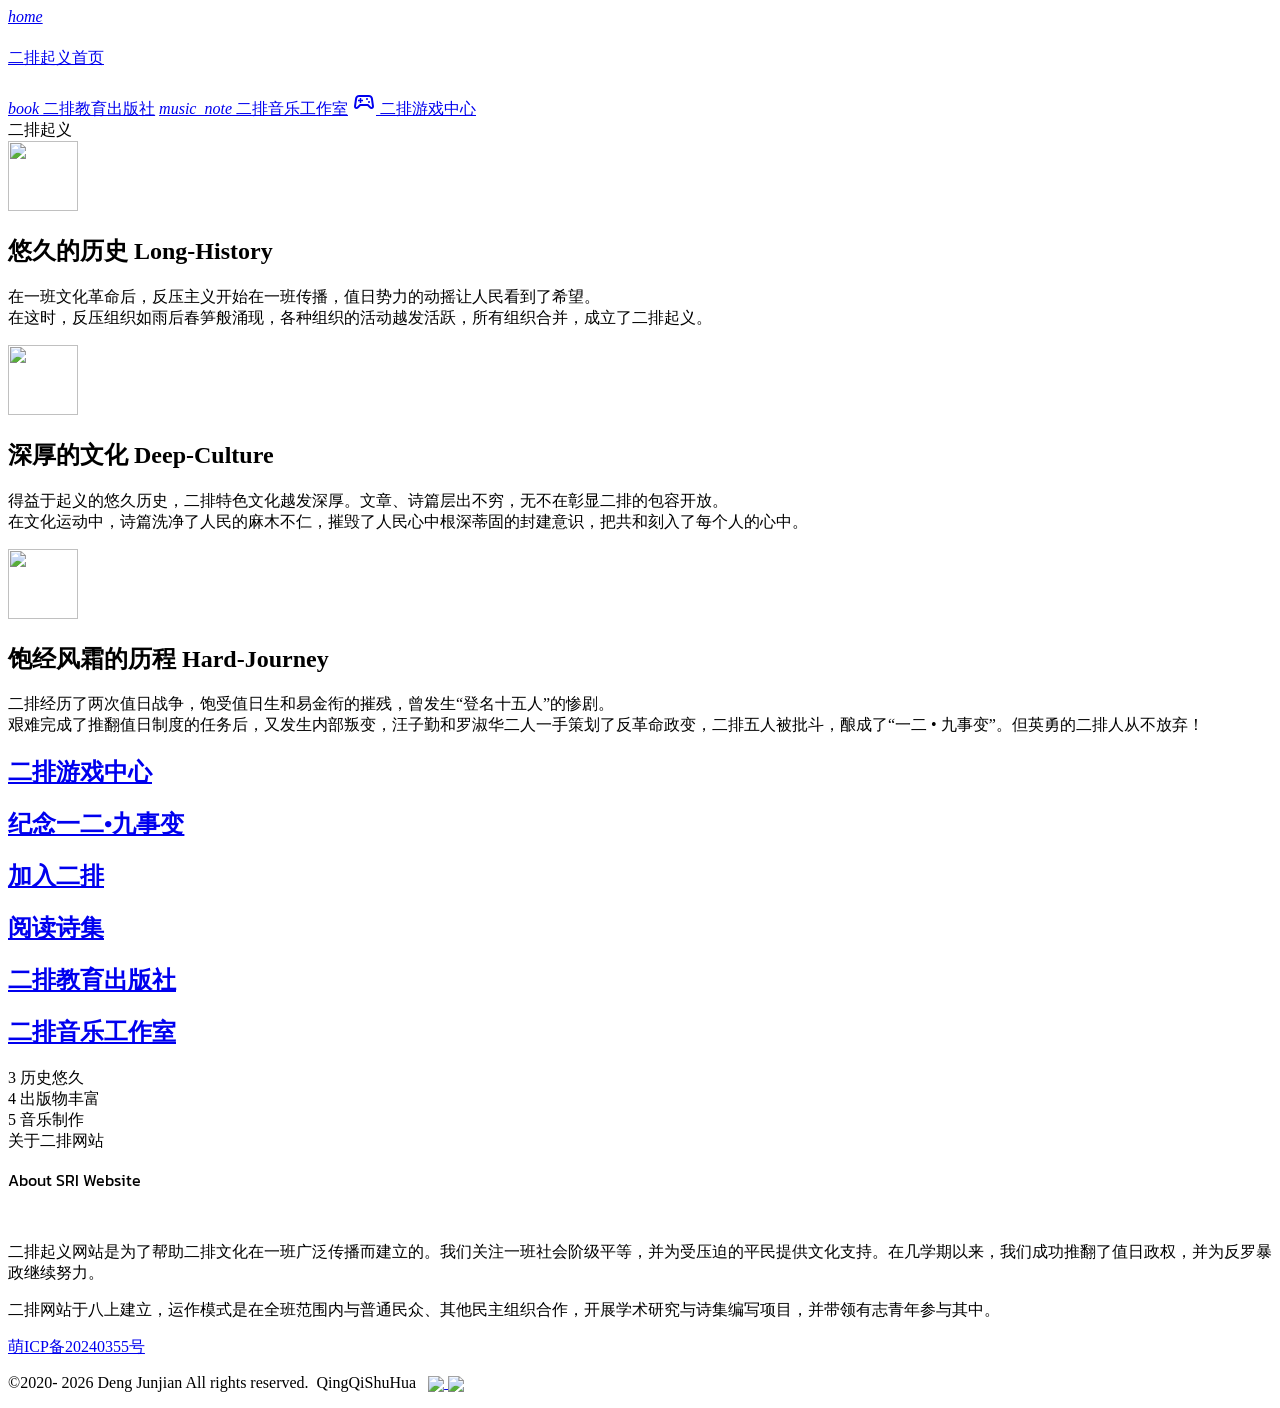
==== index.html @ 918ac58c "更换google font CDN" ====
<!DOCTYPE html>
<html lang="zh-Hans-CN">

<head>
  <meta charset="utf-8">
  <meta name="viewport" content="width=device-width, initial-scale=1, shrink-to-fit=no">
  <meta name="msvalidate.01" content="A33DD006A856FA6C50237167A6582E90" />
  <link rel="shortcut icon" href="/sri.png" />
  <title>二排官方网站</title>
  <link rel="stylesheet" href="/css/style.css">
  <link rel="stylesheet" href="https://lf3-cdn-tos.bytecdntp.com/cdn/expire-1-M/aos/3.0.0-beta.6/aos.css" />
  <link rel="stylesheet" href="https://cdn.bootcdn.net/ajax/libs/mdui/1.0.2/css/mdui.min.css" />
  <script src="https://cdn.staticfile.net/jquery/3.7.1/jquery.min.js"></script>
  <!-- Google字体 -->
  <link rel="preconnect" href="https://fonts.googleapis.com/">
  <link rel="preconnect" href="https://fonts.gstatic.com" crossorigin>
  <link rel="stylesheet"
    href="https://fonts.font.im/css2?family=Material+Symbols+Outlined:opsz,wght,FILL,GRAD@48,600,1,0" />
  <link rel="stylesheet" href="https://fonts.font.im/css2?family=Noto+Sans+SC:wght@700&display=swap">
  <link href="https://fonts.font.im/css2?family=Kanit&family=Oswald&family=Teko:wght@300&display=swap"
    rel="stylesheet">
  <!-- 灰度滤镜 -->
  <link rel="stylesheet" href="/grayscale.css">
</head>

<body class="mdui-theme-primary-teal">
  <div class="mdui-appbar" data-aos="fade-down" data-aos-duration="1200">
    <div class="mdui-toolbar mdui-color-theme">
      <a href="/" class="mdui-btn mdui-btn-icon">
        <i class="mdui-icon material-icons">home</i>
      </a>
      <a href="/" class="mdui-typo-headline">
        <p class="mdui-typo-headline" style="line-height: 64px; margin: 0;">二排起义首页
        </p>
      </a>
      <div class="mdui-toolbar-spacer"></div>
    </div>
    <div class="mdui-tab mdui-color-theme">
      <a target="_blank" href="./book" class="mdui-typo-headline mdui-ripple mdui-ripple-white"><i
          class="mdui-icon material-icons">book</i> 二排教育出版社</a>
      <a target="_blank" href="./book/music" class="mdui-typo-headline mdui-ripple mdui-ripple-white"><i
          class="mdui-icon material-icons">music_note</i> 二排音乐工作室</a>
      <a target="_blank" href="./game" class="mdui-typo-headline mdui-ripple mdui-ripple-white"><i
          class="mdui-icon material-symbols-outlined">sports_esports</i> 二排游戏中心</a>
    </div>
  </div>

  <div class="templateux-cover" style="background-image: url('https://bing.img.run/1920x1080.php');overflow: hidden;
    /* 背景图片不重复 */
    background-repeat: no-repeat;
    /* 背景图片位置：居中 */
    background-position: center;
    /* 背景图片固定 */
    background-attachment: fixed;
    background-size: cover;
    /* 禁止用户误选中 */
    user-select: none;
">
    <div class="title" style="font-family: Alimama_DongFangDaKai;">
      二排起义
    </div>

    <!-- <div class="container">
        <div class="row align-items-lg-center">
          <div class="col-lg-6 text-center order-lg-2">
          </div> -->

    <!-- <div class="col-lg-6 order-lg-1">
            <div data-aos="fade-up" data-aos-duration="1200" text="文津集团好！2500平方米没得跑！" class="text-gradient">
              文津集团好！2500平方米没得跑！</div>
            <p class="lead mb-5" data-aos="fade-up" data-aos-delay="100">
              <p data-aos="fade-up" data-aos-delay="200"><a href="./#start" class="btn btn-primary py-3 px-4">了解更多</a>
            </p>
          </div> -->
    <a name="start"></a>
  </div>
  </div>
  </div> <!-- .templateux-cover -->
  <div class="templateux-section" data-aos="fade-up" data-aos-duration="1300">
    <div class="container">
      <div class="row">
        <div class="col-md-12 templateux-overlap">
          <div class="row">
            <div class="col-md-4" data-aos="fade-up" data-aos-delay="600">
              <div class="media block-icon-1 d-block text-left">
                <img src="./images/icon/history.png" width="70" height="70" />
                <div class="media-body">
                  <h2 class="h5 mb-4 sub-title">悠久的历史 Long-History</h2>
                  <p>在一班文化革命后，反压主义开始在一班传播，值日势力的动摇让人民看到了希望。<br>在这时，反压组织如雨后春笋般涌现，各种组织的活动越发活跃，所有组织合并，成立了二排起义。</p>
                </div>
              </div> <!-- .block-icon-1 -->
            </div>
            <div class="col-md-4" data-aos="fade-up" data-aos-delay="700">
              <div class="media block-icon-1 d-block text-left">
                <img src="./images/icon/wenhua.png" width="70" height="70" />
                <div class="media-body">
                  <h2 class="h5 mb-4 sub-title">深厚的文化 Deep-Culture</h2>
                  <p>
                    得益于起义的悠久历史，二排特色文化越发深厚。文章、诗篇层出不穷，无不在彰显二排的包容开放。<br>在文化运动中，诗篇洗净了人民的麻木不仁，摧毁了人民心中根深蒂固的封建意识，把共和刻入了每个人的心中。
                  </p>
                </div>
              </div> <!-- .block-icon-1 -->
            </div>
            <div class="col-md-4" data-aos="fade-up" data-aos-delay="800">
              <div class="media block-icon-1 d-block text-left">
                <img src="./images/icon/qizhi.png" width="70" height="70" />
                <div class="media-body">
                  <h2 class="h5 mb-4 sub-title">饱经风霜的历程 Hard-Journey</h2>
                  <p>
                    二排经历了两次值日战争，饱受值日生和易金衔的摧残，曾发生“登名十五人”的惨剧。<br>艰难完成了推翻值日制度的任务后，又发生内部叛变，汪子勤和罗淑华二人一手策划了反革命政变，二排五人被批斗，酿成了“一二
                    • 九事变”。但英勇的二排人从不放弃！</p>
                </div>
              </div> <!-- .block-icon-1 -->
            </div>

          </div>
        </div>
      </div>
    </div>
  </div> <!-- .templateux-section -->

  <div class="">
    <div class="d-flex flex-column flex-sm-row">
      <a href="./game" class=" block-thumbnail-1 one-third" style="background-image: url('images/game.svg'); "
        data-aos="fade" data-aos-delay="100">
        <div class="block-thumbnail-content">
          <h2>二排游戏中心</h2>
        </div>
      </a>


      <a href="/12-9/" class=" block-thumbnail-1 two-third" style="background-image: url('images/img-2.jpg'); "
        data-aos="fade" data-aos-delay="100">
        <div class="block-thumbnail-content">
          <h2>纪念一二•九事变</h2>
        </div>
      </a>


    </div>
    <div class="d-flex flex-column flex-sm-row">
      <a href="https://ks.wjx.top/vj/mTTVaGo.aspx" class=" block-thumbnail-1 two-third"
        style="background-image: url('images/img-3.jpg'); " data-aos="fade" data-aos-delay="200">
        <div class="block-thumbnail-content">
          <h2>加入二排</h2>
        </div>
      </a>


      <a href="https://kdocs.cn/l/cdXmjJvcT94I" class=" block-thumbnail-1 one-third"
        style="background-image: url('images/img-4.jpg'); " data-aos="fade" data-aos-delay="200">
        <div class="block-thumbnail-content">
          <h2>阅读诗集</h2>
        </div>
      </a>

    </div>
    <div class="d-flex flex-column flex-sm-row">
      <a href="./book" class=" block-thumbnail-1 one-third" style="background-image: url('images/book.svg'); "
        data-aos="fade" data-aos-delay="300">
        <div class="block-thumbnail-content">
          <h2>二排教育出版社</h2>
        </div>
      </a>


      <a href="./book/music" class=" block-thumbnail-1 two-third" style="background-image: url('images/img-5.jpg'); "
        data-aos="fade" data-aos-delay="300">
        <div class="block-thumbnail-content">
          <h2>二排音乐工作室</h2>
        </div>
      </a>

    </div>


  </div>

  </div> <!-- .templateux-section -->

  <div class="templateux-section bg-primary" id="templateux-counter-section">
    <div class="container">
      <div class="row">
        <div class="col-md">
          <div class="templateux-counter text-center">
            <span class="templateux-number" data-number="3">3</span>
            <span class="templateux-label">历史悠久</span>
          </div>
        </div>
        <div class="col-md">
          <div class="templateux-counter text-center">
            <span class="templateux-number" data-number="4">4</span>
            <span class="templateux-label">出版物丰富</span>
          </div>
        </div>
        <div class="col-md">
          <div class="templateux-counter text-center">
            <span class="templateux-number" data-number="5">5</span>
            <span class="templateux-label">音乐制作</span>
          </div>
        </div>
      </div>
    </div>

  </div>
  </div> <!-- .templateux-section -->

  <footer class="templateux-footer bg-light">
    <div class="container">

      <div class="row mb-5">
        <div class="col-md-8 pr-md-5">
          <div class="block-footer-widget">
            <div text="关于二排网站" class="text-gradient-foot">关于二排网站</div>
            <div class="text-gradient-foot-eng">
              <p style='font-family: Kanit;'>About SRI Website</p>
            </div>
            <br>
            <p style="color:black">
              二排起义网站是为了帮助二排文化在一班广泛传播而建立的。我们关注一班社会阶级平等，并为受压迫的平民提供文化支持。在几学期以来，我们成功推翻了值日政权，并为反罗暴政继续努力。</p>
            <p style="color:black">二排网站于八上建立，运作模式是在全班范围内与普通民众、其他民主组织合作，开展学术研究与诗集编写项目，并带领有志青年参与其中。</p>
          </div>
        </div>

        <!-- <div class="col-md-8 pr-md-5">
          <div class="block-footer-widget">
            <div text="小彩蛋" class="text-gradient-foot-egg-big">小彩蛋</div>
            <div text="如你所见，这里有一个蛋，点一下试试？" class="text-gradient-foot-egg">如你所见，这里有一个蛋，点一下试试？</div>
            <a href="./egg"><img src="/images/egg.png" width="80vw" style="box-shadow:0px 0px 10px 10px gold;" /></a>
          </div>
        </div> -->

      </div>
      <div class="row mb-5">
      </div> <!-- .row -->
      <div class="row pt-5 text-left">
        <div class="col-md-12 text-left">
          <a href="https://icp.gov.moe/?keyword=20240355" target="_blank">萌ICP备20240355号</a>
          <p>
            ©2020-
            <script>
              document.write(new Date().getFullYear());
            </script> Deng Junjian All rights reserved.&nbsp;
            <a style="font-family: Star-Rail-Neue;">QingQiShuHua</a> &nbsp;
            <a href="https://github.com/duck-deng/SRI-uniWebsite" target="_blank">
              <img style="display: inline-block; vertical-align: middle"
                src="https://img.shields.io/github/last-commit/duck-deng/SRI-uniWebsite?label=%E6%9C%80%E8%BF%91%E6%9B%B4%E6%96%B0&style=flat-square">
            </a>
            <a href="https://app.netlify.com/sites/sri-uniwebsite/deploys" target="_blank">
              <img style="display: inline-block; vertical-align: middle"
                src="https://api.netlify.com/api/v1/badges/c4ecfd87-7299-42b3-a757-f107df444d4d/deploy-status">
            </a>
          </p>
        </div>
      </div>
    </div> <!-- .row -->

    </div>
  </footer> <!-- .templateux-footer -->


  </div> <!-- .js-animsition -->
  <script src="https://cdn.bootcdn.net/ajax/libs/mdui/1.0.2/js/mdui.min.js"></script>
  <script src="https://cdn.staticfile.net/jquery/3.6.3/jquery.min.js"></script>
  <script src="js/scripts-all.js"></script>
  <script src="js/main.js"></script>
  <script src="https://lf6-cdn-tos.bytecdntp.com/cdn/expire-1-M/aos/3.0.0-beta.6/aos.js"></script>
  <script>
    AOS.init();
  </script>

</body>

</html>
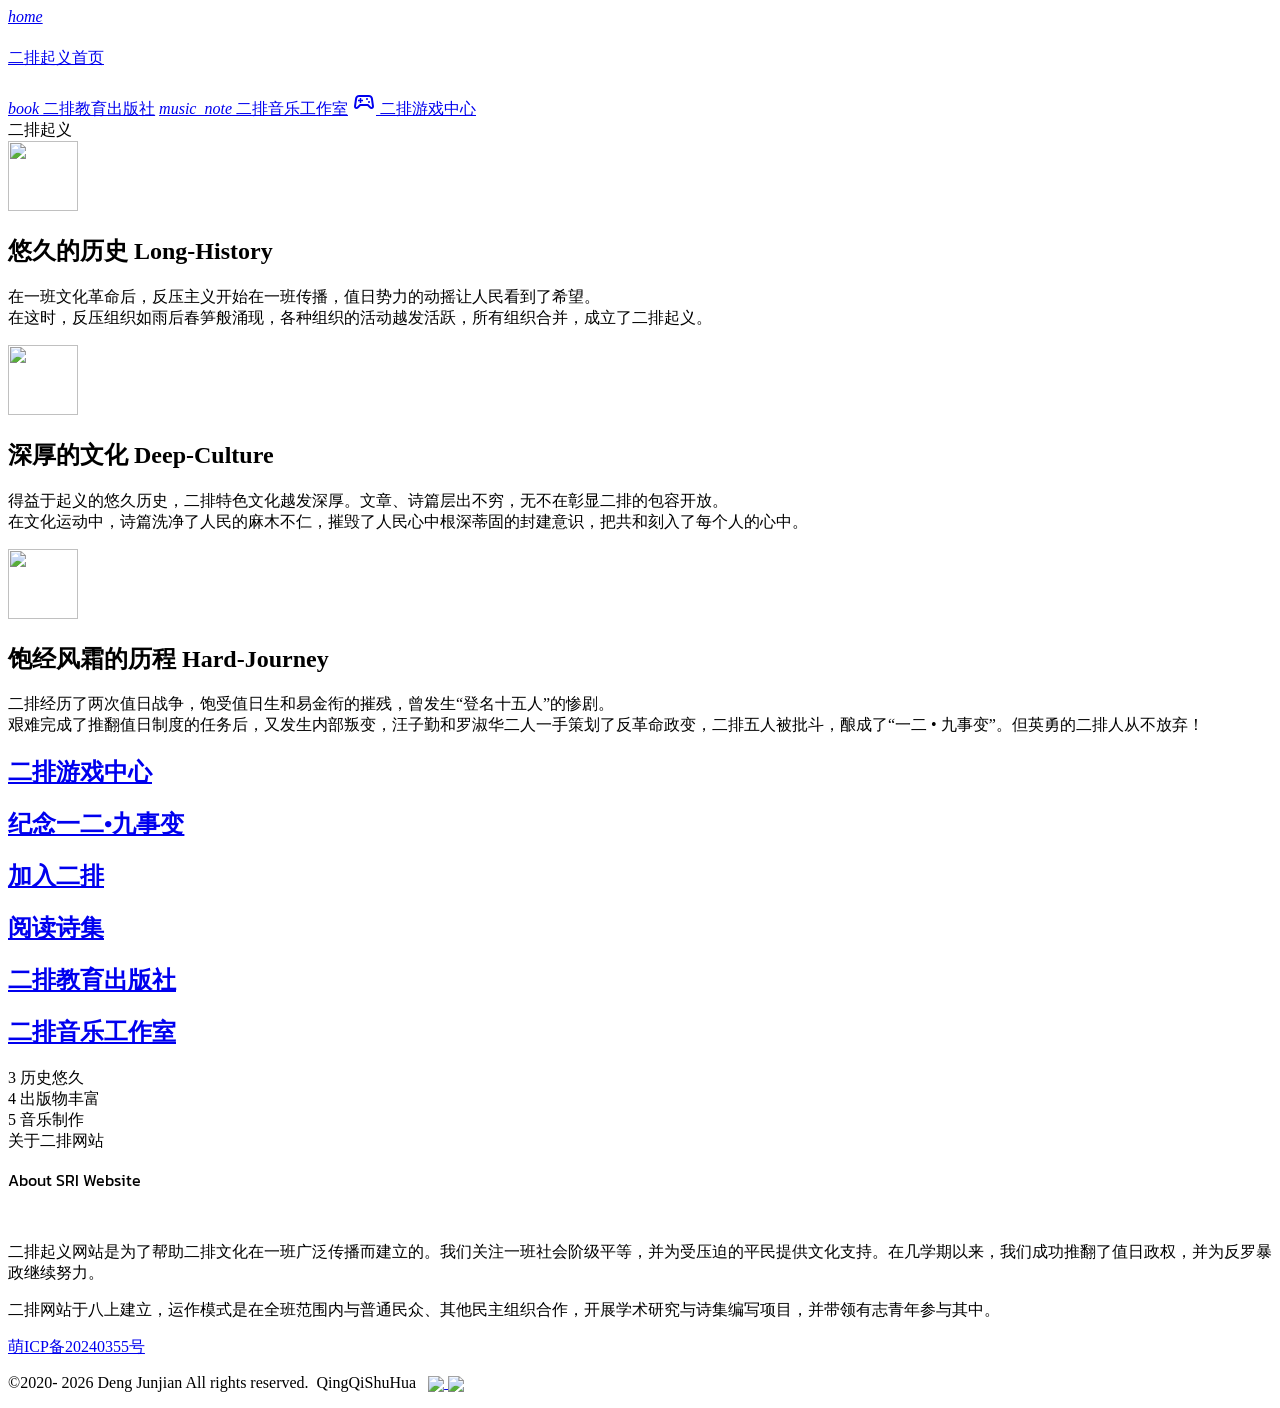
==== commit 17904055: "更换Google Font到加速7ED加速源" ====
--- a/index.html
+++ b/index.html
@@ -12,13 +12,12 @@
   <link rel="stylesheet" href="https://cdn.bootcdn.net/ajax/libs/mdui/1.0.2/css/mdui.min.css" />
   <script src="https://cdn.staticfile.net/jquery/3.7.1/jquery.min.js"></script>
   <!-- Google字体 -->
-  <link rel="preconnect" href="https://fonts.googleapis.com/">
+  <link rel="preconnect" href="https://use.sevencdn.com/">
   <link rel="preconnect" href="https://fonts.gstatic.com" crossorigin>
   <link rel="stylesheet"
     href="https://fonts.font.im/css2?family=Material+Symbols+Outlined:opsz,wght,FILL,GRAD@48,600,1,0" />
   <link rel="stylesheet" href="https://fonts.font.im/css2?family=Noto+Sans+SC:wght@700&display=swap">
-  <link href="https://fonts.font.im/css2?family=Kanit&family=Oswald&family=Teko:wght@300&display=swap"
-    rel="stylesheet">
+  <link href="https://fonts.font.im/css2?family=Kanit&family=Oswald&family=Teko:wght@300&display=swap" rel="stylesheet">
   <!-- 灰度滤镜 -->
   <link rel="stylesheet" href="/grayscale.css">
 </head>
--- a/grayscale.css
+++ b/grayscale.css
@@ -0,0 +1,4 @@
+html {
+  -webkit-filter: grayscale(0%) !important;
+  filter: progid:DXImageTransform.Microsoft.BasicImage(graysale=1) !important
+}
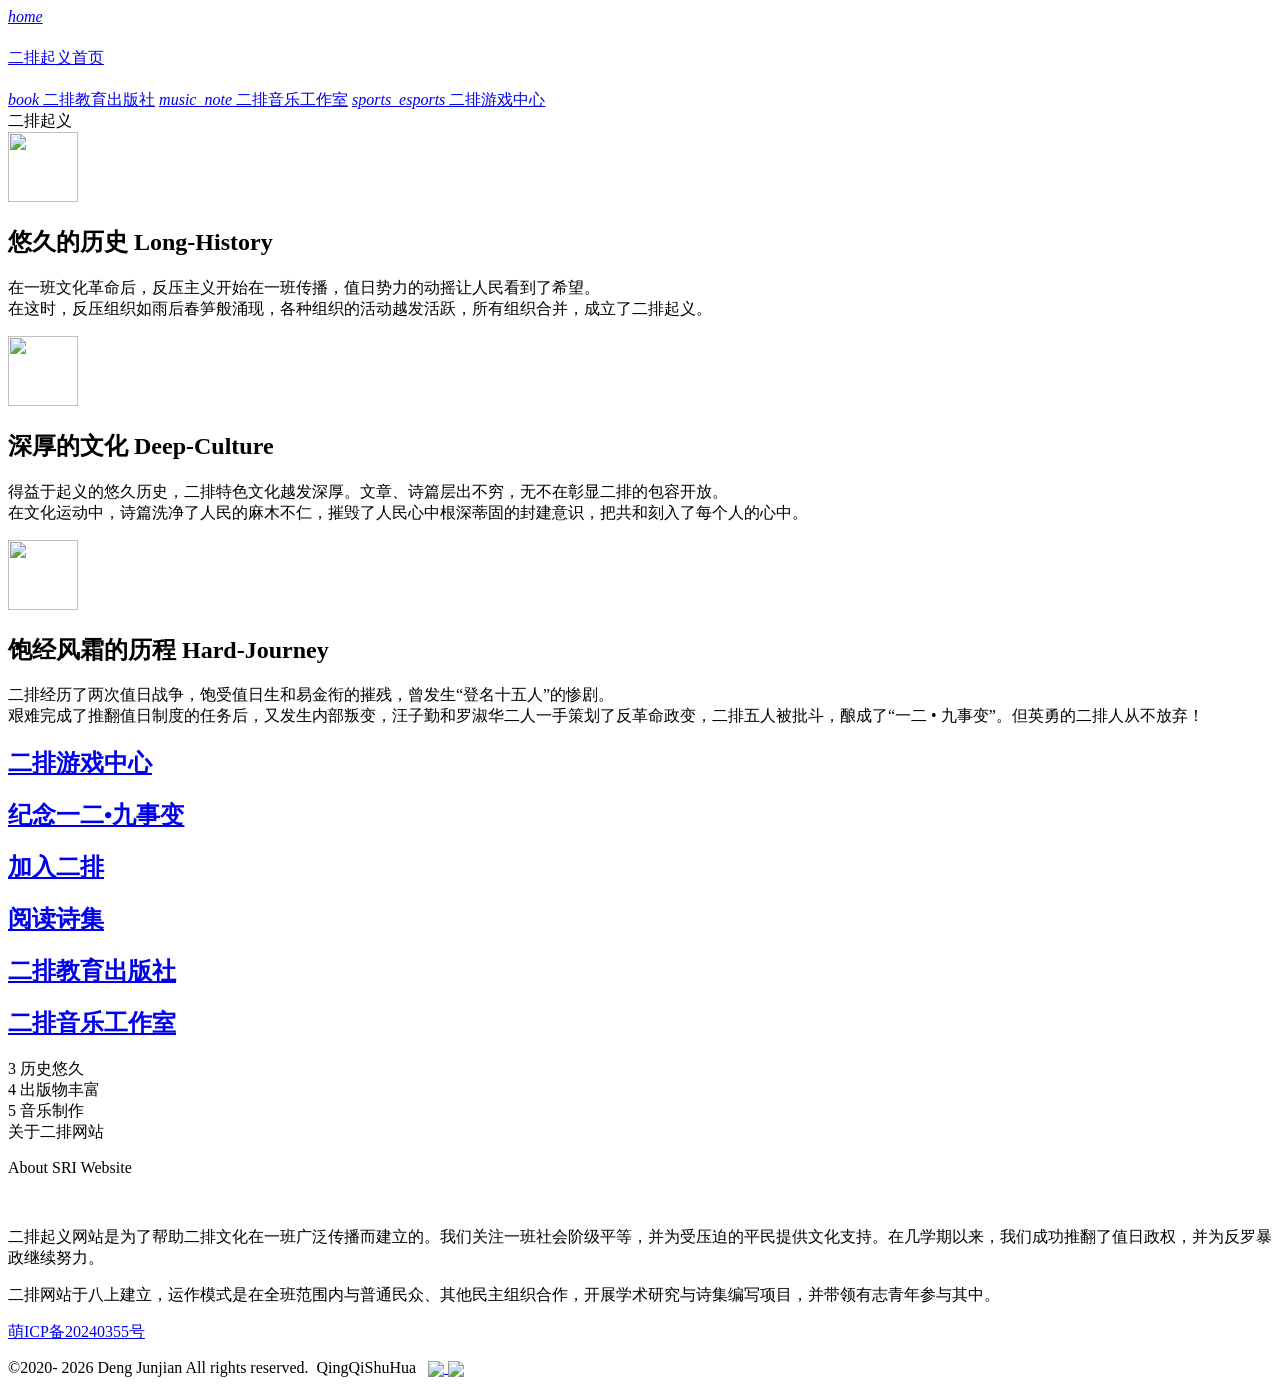
==== commit 94a9fe20: "s" ====
--- a/index.html
+++ b/index.html
@@ -15,9 +15,10 @@
   <link rel="preconnect" href="https://use.sevencdn.com/">
   <link rel="preconnect" href="https://fonts.gstatic.com" crossorigin>
   <link rel="stylesheet"
-    href="https://fonts.font.im/css2?family=Material+Symbols+Outlined:opsz,wght,FILL,GRAD@48,600,1,0" />
-  <link rel="stylesheet" href="https://fonts.font.im/css2?family=Noto+Sans+SC:wght@700&display=swap">
-  <link href="https://fonts.font.im/css2?family=Kanit&family=Oswald&family=Teko:wght@300&display=swap" rel="stylesheet">
+    href="https://use.sevencdn.com/css2?family=Material+Symbols+Outlined:opsz,wght,FILL,GRAD@48,600,1,0" />
+  <link rel="stylesheet" href="https://use.sevencdn.com/css2?family=Noto+Sans+SC:wght@700&display=swap">
+  <link href="https://use.sevencdn.com/css2?family=Kanit&family=Oswald&family=Teko:wght@300&display=swap"
+    rel="stylesheet">
   <!-- 灰度滤镜 -->
   <link rel="stylesheet" href="/grayscale.css">
 </head>
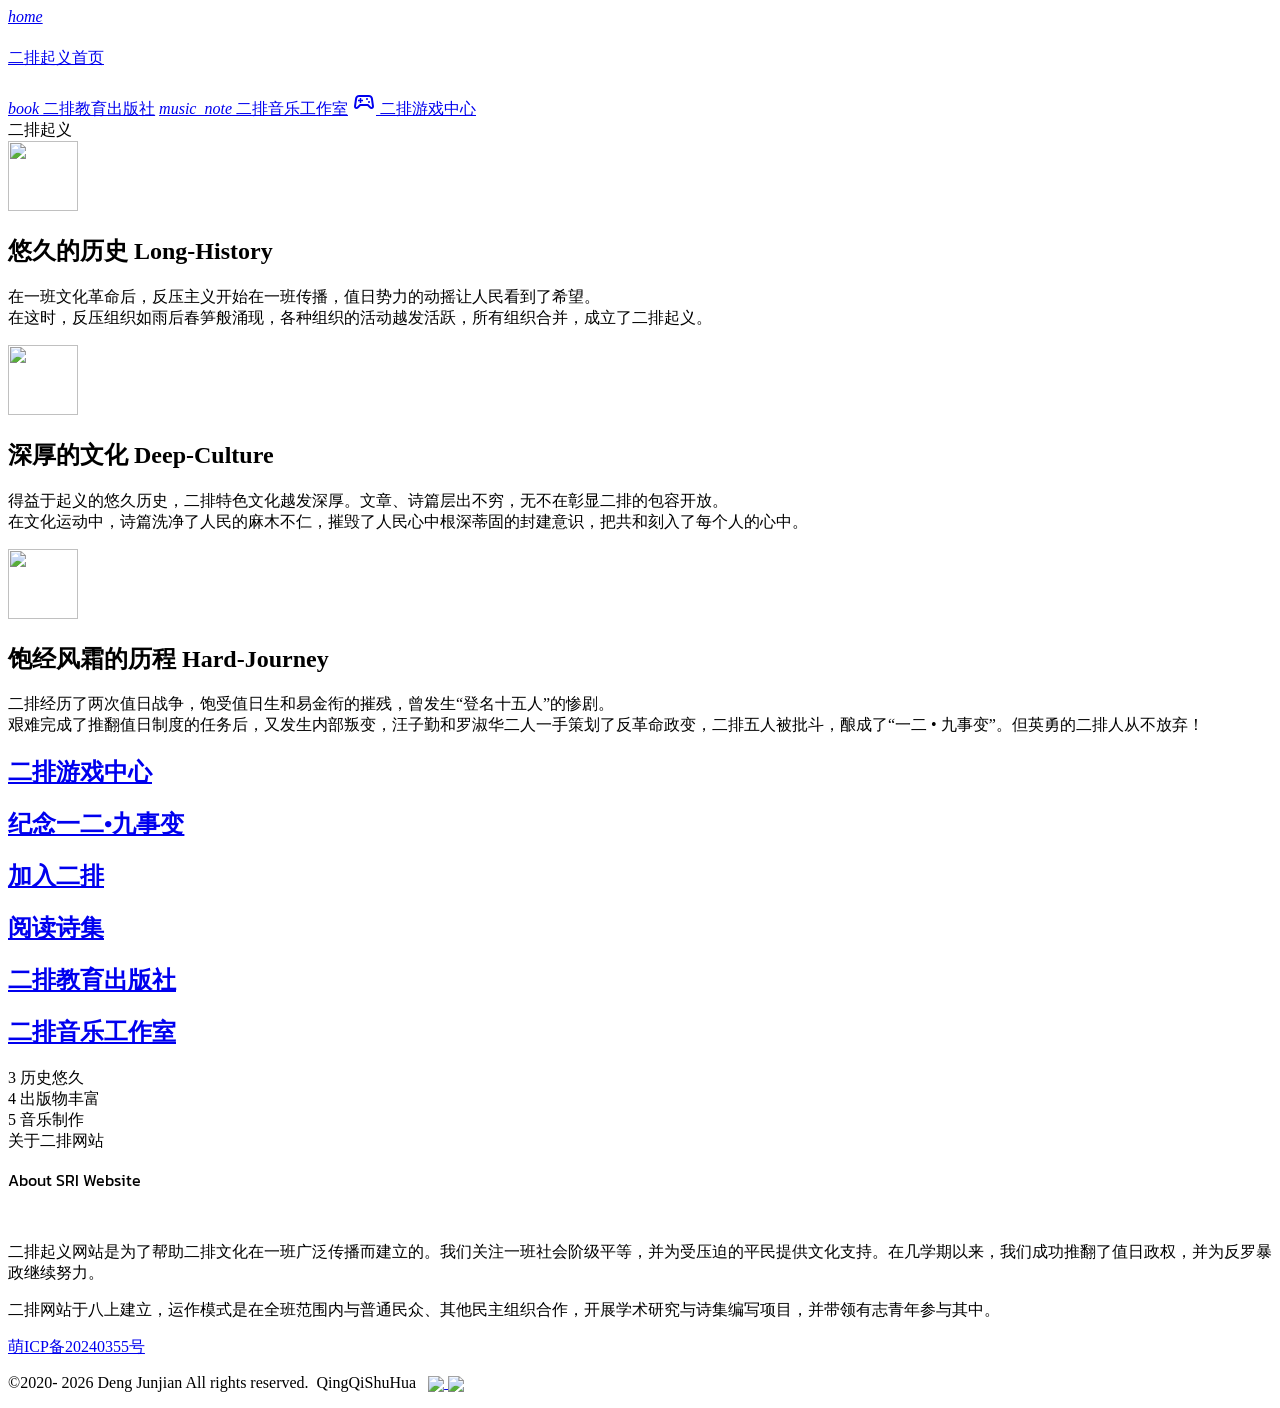
==== commit 90d45589: "部分更新CDN静态资源，未经测试" ====
--- a/index.html
+++ b/index.html
@@ -9,15 +9,15 @@
   <title>二排官方网站</title>
   <link rel="stylesheet" href="/css/style.css">
   <link rel="stylesheet" href="https://lf3-cdn-tos.bytecdntp.com/cdn/expire-1-M/aos/3.0.0-beta.6/aos.css" />
-  <link rel="stylesheet" href="https://cdn.bootcdn.net/ajax/libs/mdui/1.0.2/css/mdui.min.css" />
-  <script src="https://cdn.staticfile.net/jquery/3.7.1/jquery.min.js"></script>
+  <link rel="stylesheet" href="https://lf6-cdn-tos.bytecdntp.com/cdn/expire-1-M/mdui/1.0.2/css/mdui.min.css" />
+  <script src="https://lf6-cdn-tos.bytecdntp.com/cdn/expire-1-M/jquery/3.6.0/jquery.min.js"></script>
   <!-- Google字体 -->
-  <link rel="preconnect" href="https://use.sevencdn.com/">
+  <link rel="preconnect" href="https://fonts.font.im/">
   <link rel="preconnect" href="https://fonts.gstatic.com" crossorigin>
   <link rel="stylesheet"
-    href="https://use.sevencdn.com/css2?family=Material+Symbols+Outlined:opsz,wght,FILL,GRAD@48,600,1,0" />
-  <link rel="stylesheet" href="https://use.sevencdn.com/css2?family=Noto+Sans+SC:wght@700&display=swap">
-  <link href="https://use.sevencdn.com/css2?family=Kanit&family=Oswald&family=Teko:wght@300&display=swap"
+    href="https://fonts.font.im/css2?family=Material+Symbols+Outlined:opsz,wght,FILL,GRAD@48,600,1,0" />
+  <link rel="stylesheet" href="https://fonts.font.im/css2?family=Noto+Sans+SC:wght@700&display=swap">
+  <link href="https://fonts.font.im/css2?family=Kanit&family=Oswald&family=Teko:wght@300&display=swap"
     rel="stylesheet">
   <!-- 灰度滤镜 -->
   <link rel="stylesheet" href="/grayscale.css">
@@ -45,7 +45,7 @@
     </div>
   </div>
 
-  <div class="templateux-cover" style="background-image: url('https://bing.img.run/1920x1080.php');overflow: hidden;
+  <div class="templateux-cover" style="background-image: url('https://api.chongss.com/api.php?category=bing');overflow: hidden;
     /* 背景图片不重复 */
     background-repeat: no-repeat;
     /* 背景图片位置：居中 */
@@ -260,8 +260,8 @@
 
 
   </div> <!-- .js-animsition -->
-  <script src="https://cdn.bootcdn.net/ajax/libs/mdui/1.0.2/js/mdui.min.js"></script>
-  <script src="https://cdn.staticfile.net/jquery/3.6.3/jquery.min.js"></script>
+  <script src="https://lf26-cdn-tos.bytecdntp.com/cdn/expire-1-M/mdui/1.0.2/js/mdui.min.js"></script>
+  <script src="https://lf6-cdn-tos.bytecdntp.com/cdn/expire-1-M/jquery/3.6.0/jquery.min.js"></script>
   <script src="js/scripts-all.js"></script>
   <script src="js/main.js"></script>
   <script src="https://lf6-cdn-tos.bytecdntp.com/cdn/expire-1-M/aos/3.0.0-beta.6/aos.js"></script>
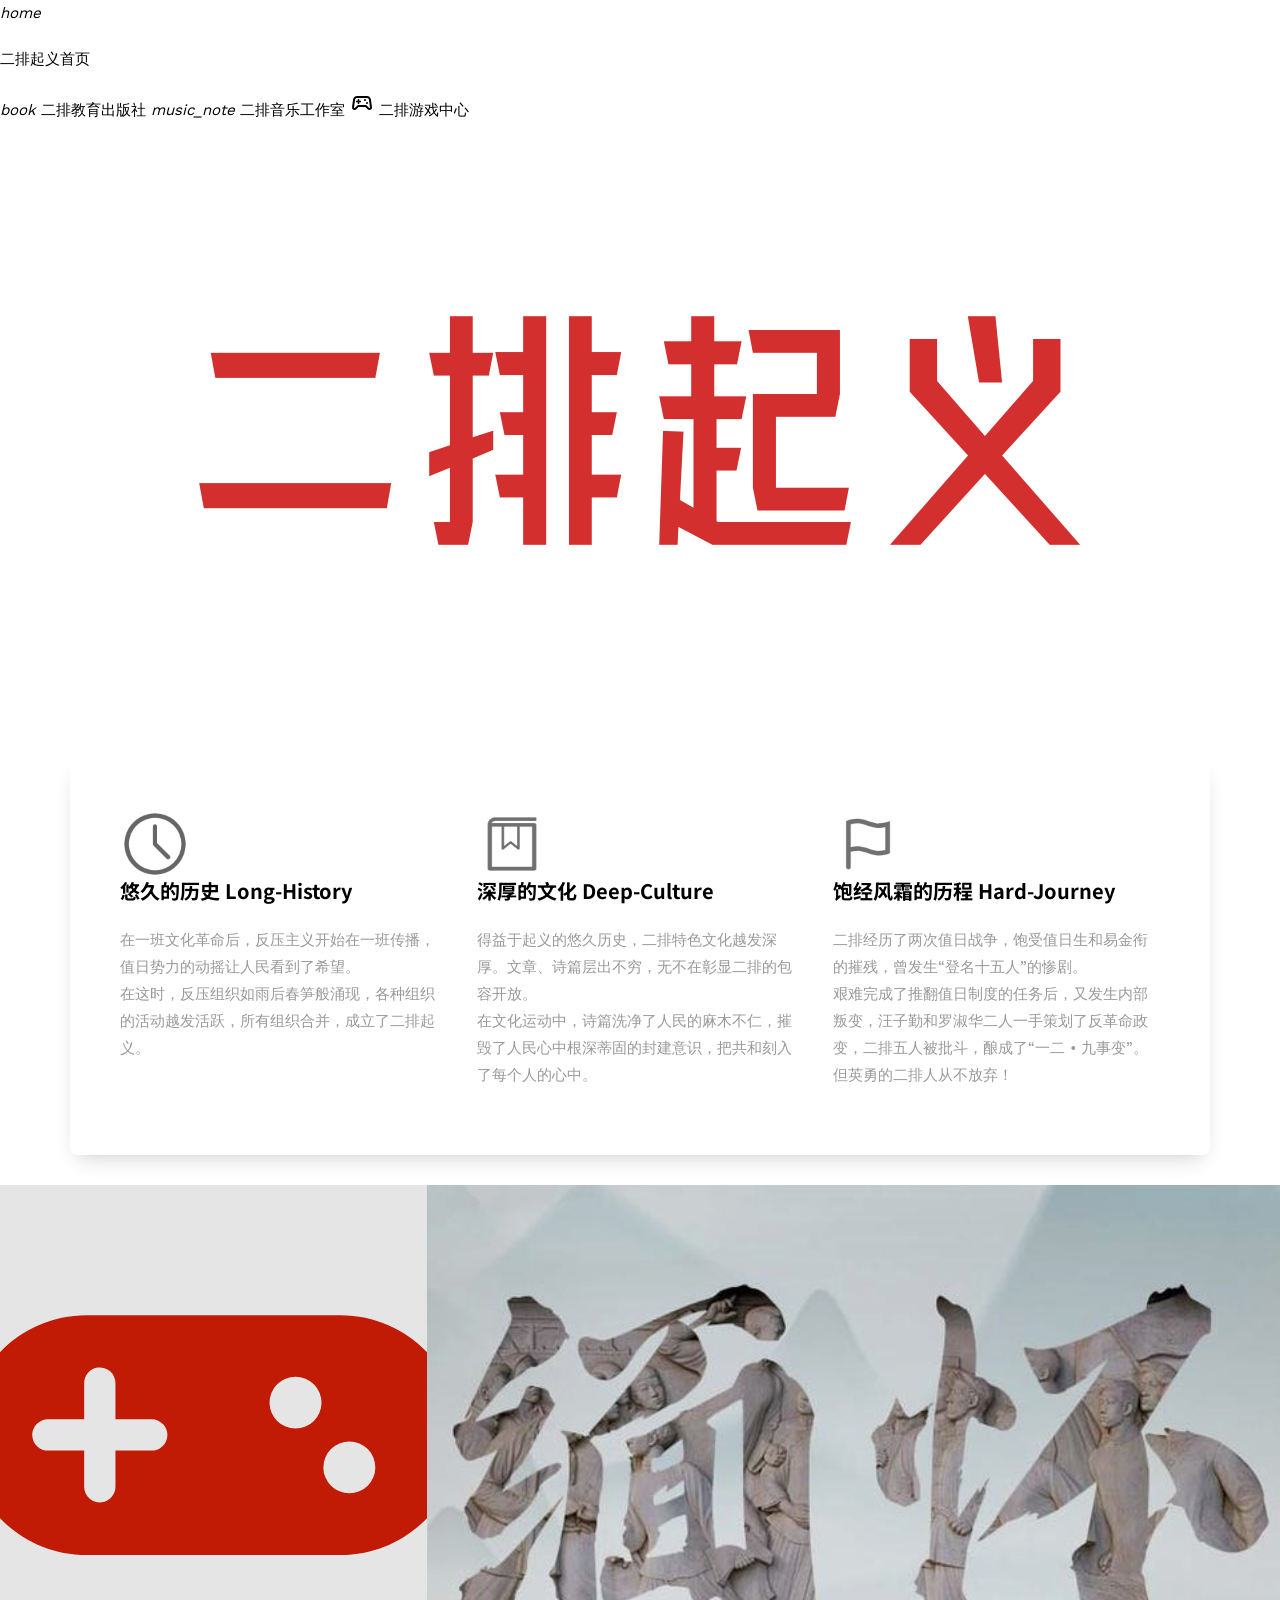
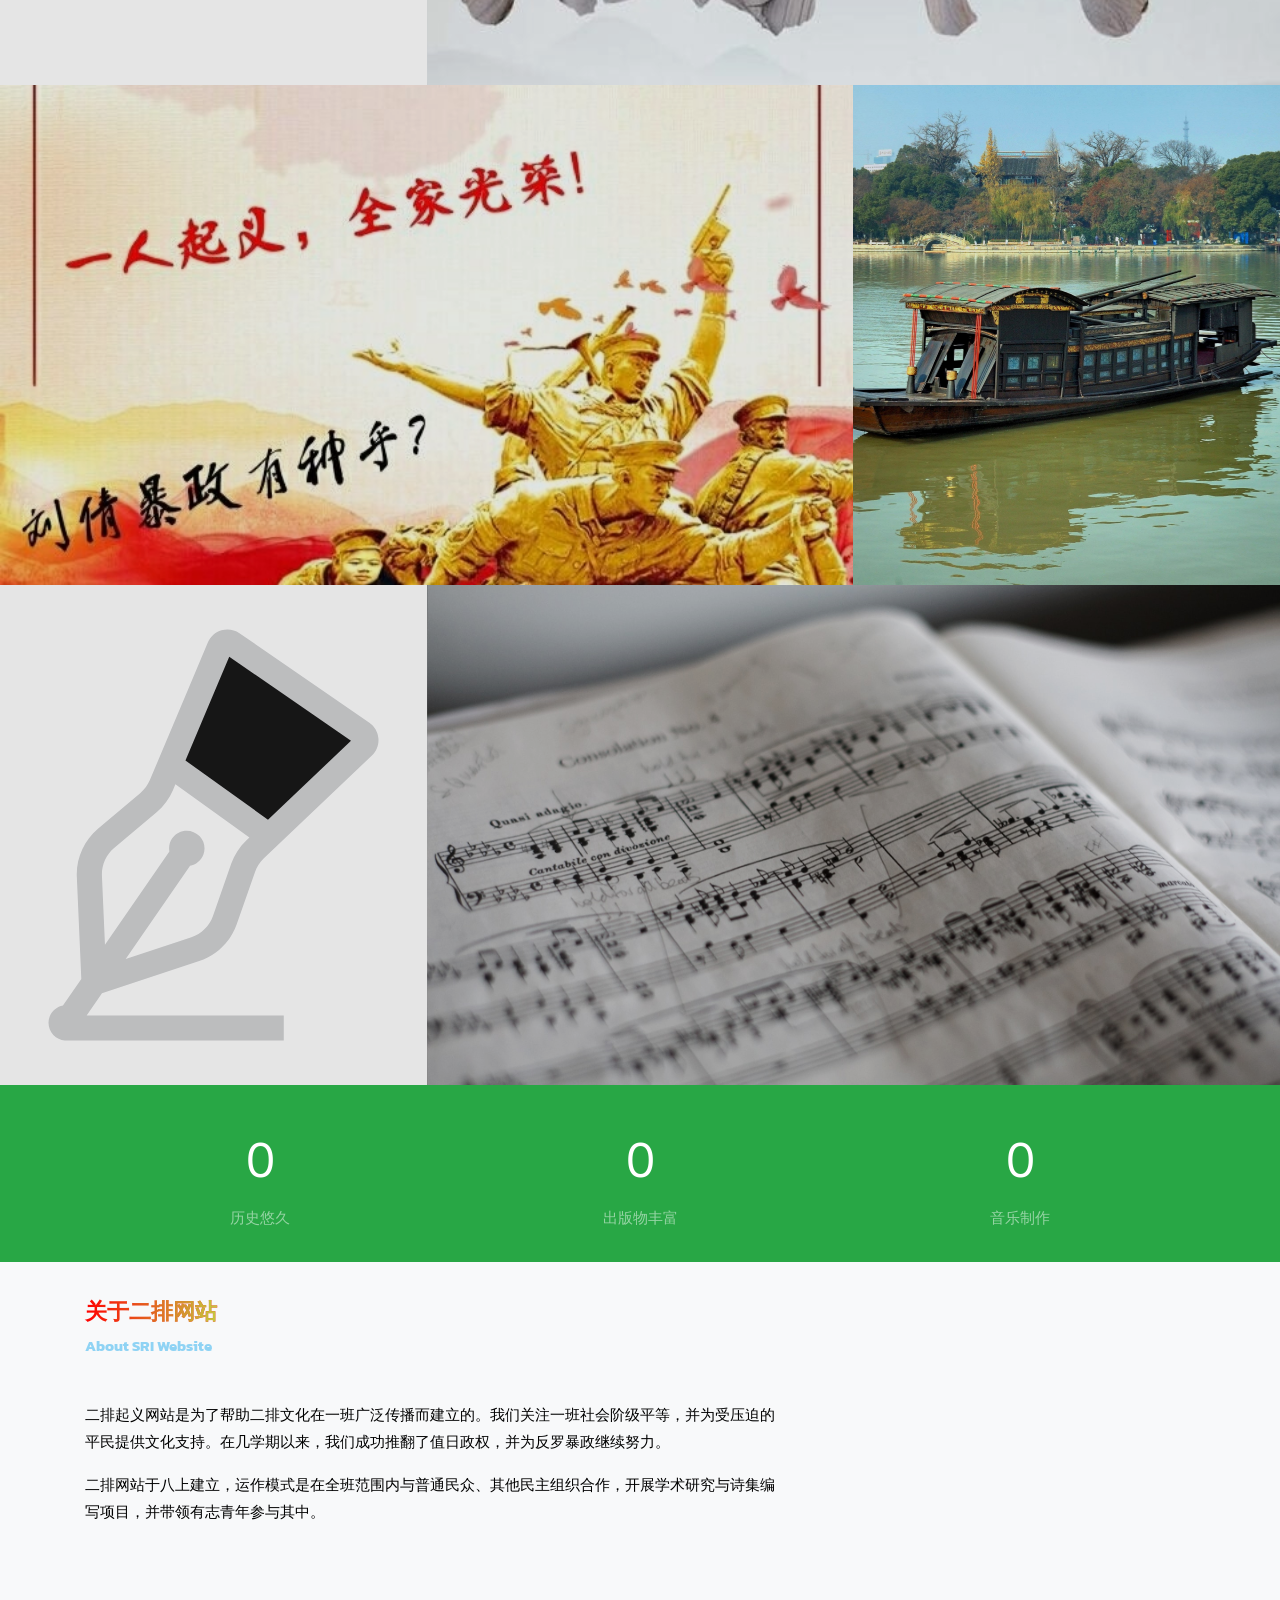
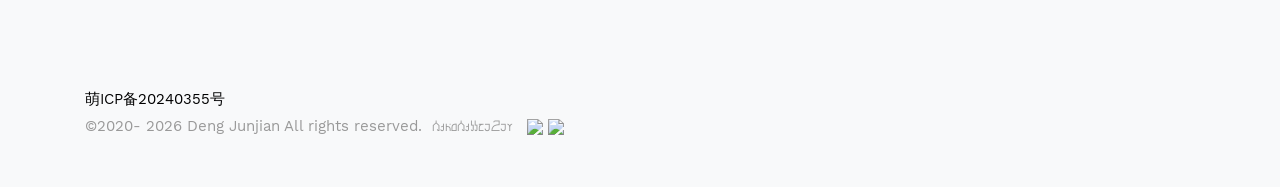
==== commit 5b1718bc: "保留当前状态，清除旧历史" ====
--- a/index.html
+++ b/index.html
@@ -8,9 +8,9 @@
   <link rel="shortcut icon" href="/sri.png" />
   <title>二排官方网站</title>
   <link rel="stylesheet" href="/css/style.css">
-  <link rel="stylesheet" href="https://lf3-cdn-tos.bytecdntp.com/cdn/expire-1-M/aos/3.0.0-beta.6/aos.css" />
-  <link rel="stylesheet" href="https://lf6-cdn-tos.bytecdntp.com/cdn/expire-1-M/mdui/1.0.2/css/mdui.min.css" />
-  <script src="https://lf6-cdn-tos.bytecdntp.com/cdn/expire-1-M/jquery/3.6.0/jquery.min.js"></script>
+  <link rel="stylesheet" href="https://cdn.bootcdn.net/ajax/libs/aos/2.3.4/aos.css" />
+  <link rel="stylesheet" href="https://cdn.bootcdn.net/ajax/libs/mdui/1.0.2/css/mdui.min.css" />
+  <script src="https://cdn.bootcdn.net/ajax/libs/jquery/3.7.1/jquery.min.js"></script>
   <!-- Google字体 -->
   <link rel="preconnect" href="https://fonts.font.im/">
   <link rel="preconnect" href="https://fonts.gstatic.com" crossorigin>
@@ -45,7 +45,7 @@
     </div>
   </div>
 
-  <div class="templateux-cover" style="background-image: url('https://api.chongss.com/api.php?category=bing');overflow: hidden;
+  <div class="templateux-cover" style="background-image: url('https://www.todaybing.com/api/today/cn');overflow: hidden;
     /* 背景图片不重复 */
     background-repeat: no-repeat;
     /* 背景图片位置：居中 */
@@ -260,11 +260,11 @@
 
 
   </div> <!-- .js-animsition -->
-  <script src="https://lf26-cdn-tos.bytecdntp.com/cdn/expire-1-M/mdui/1.0.2/js/mdui.min.js"></script>
-  <script src="https://lf6-cdn-tos.bytecdntp.com/cdn/expire-1-M/jquery/3.6.0/jquery.min.js"></script>
+  <script src="https://cdn.bootcdn.net/ajax/libs/mdui/1.0.2/js/mdui.min.js"></script>
+  <script src="https://cdn.bootcdn.net/ajax/libs/jquery/3.7.1/jquery.min.js"></script>
   <script src="js/scripts-all.js"></script>
   <script src="js/main.js"></script>
-  <script src="https://lf6-cdn-tos.bytecdntp.com/cdn/expire-1-M/aos/3.0.0-beta.6/aos.js"></script>
+  <script src="https://cdn.bootcdn.net/ajax/libs/aos/2.3.4/aos.js"></script>
   <script>
     AOS.init();
   </script>
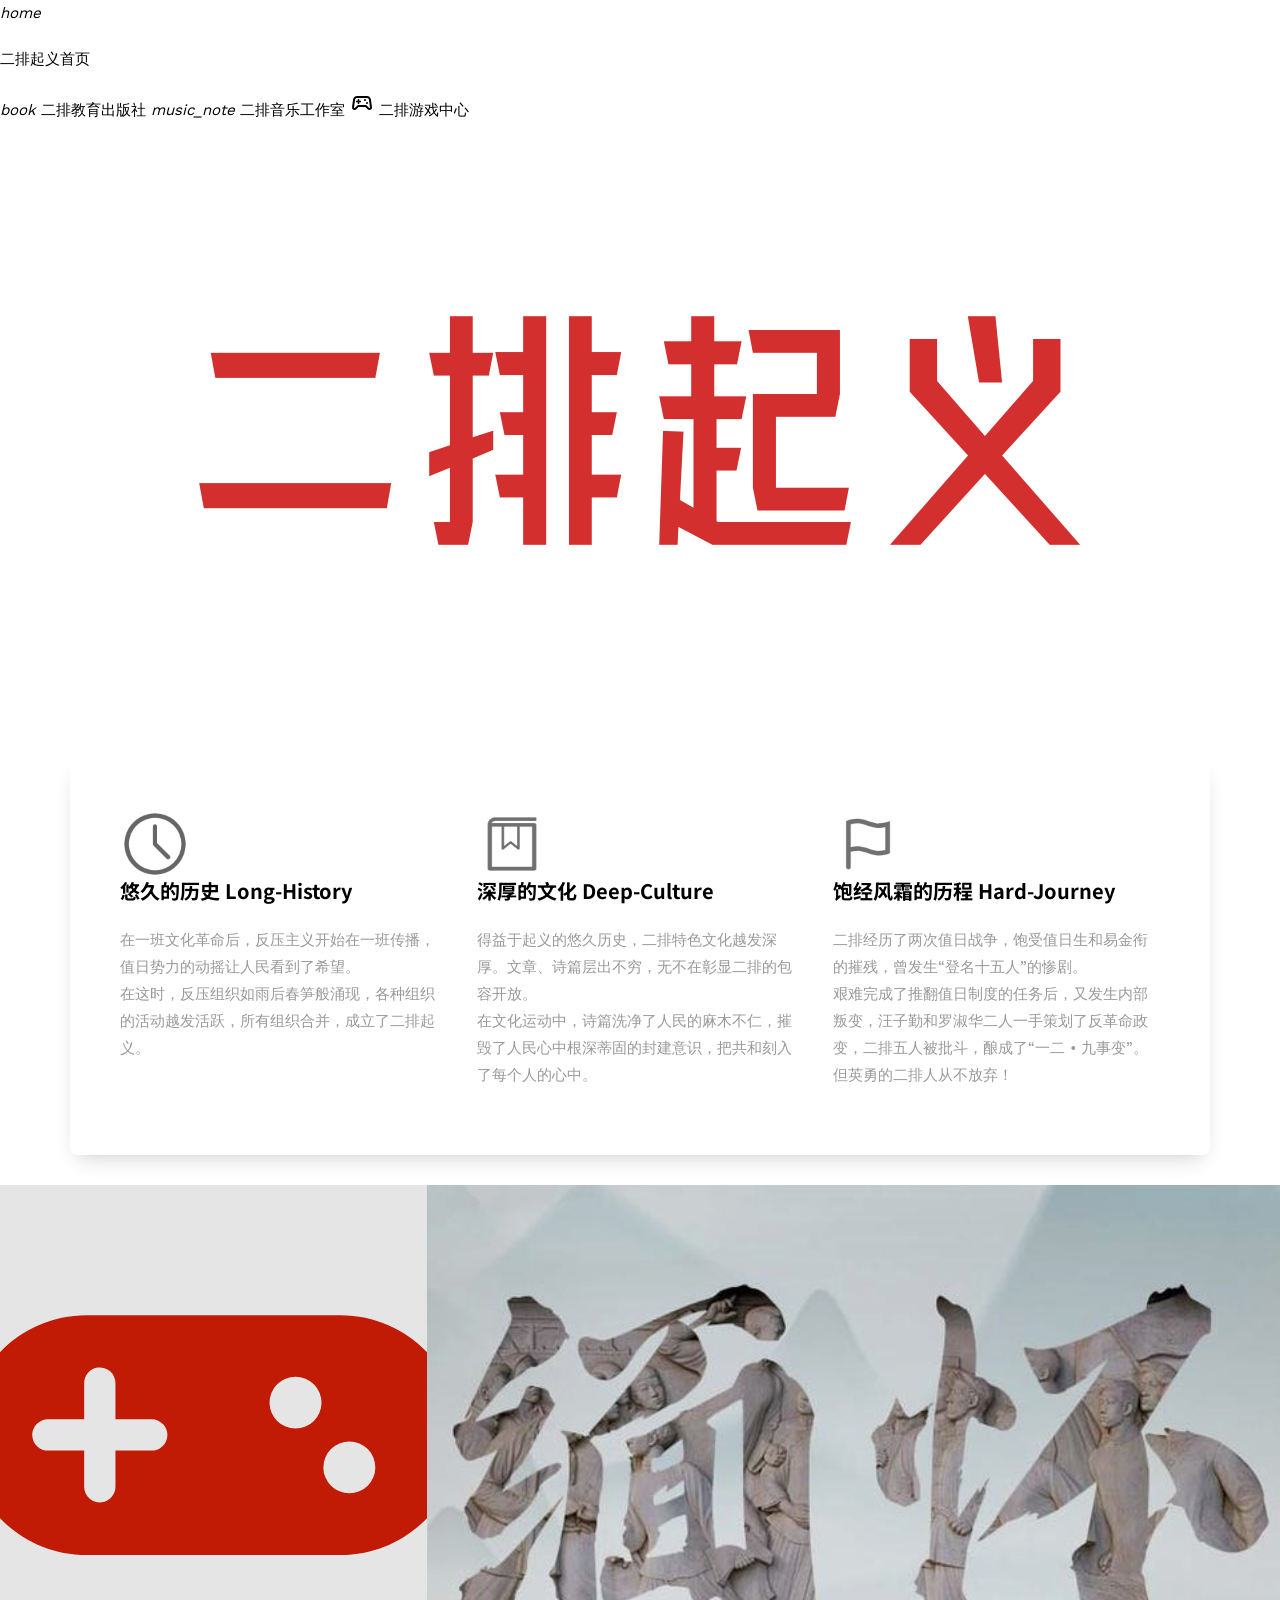
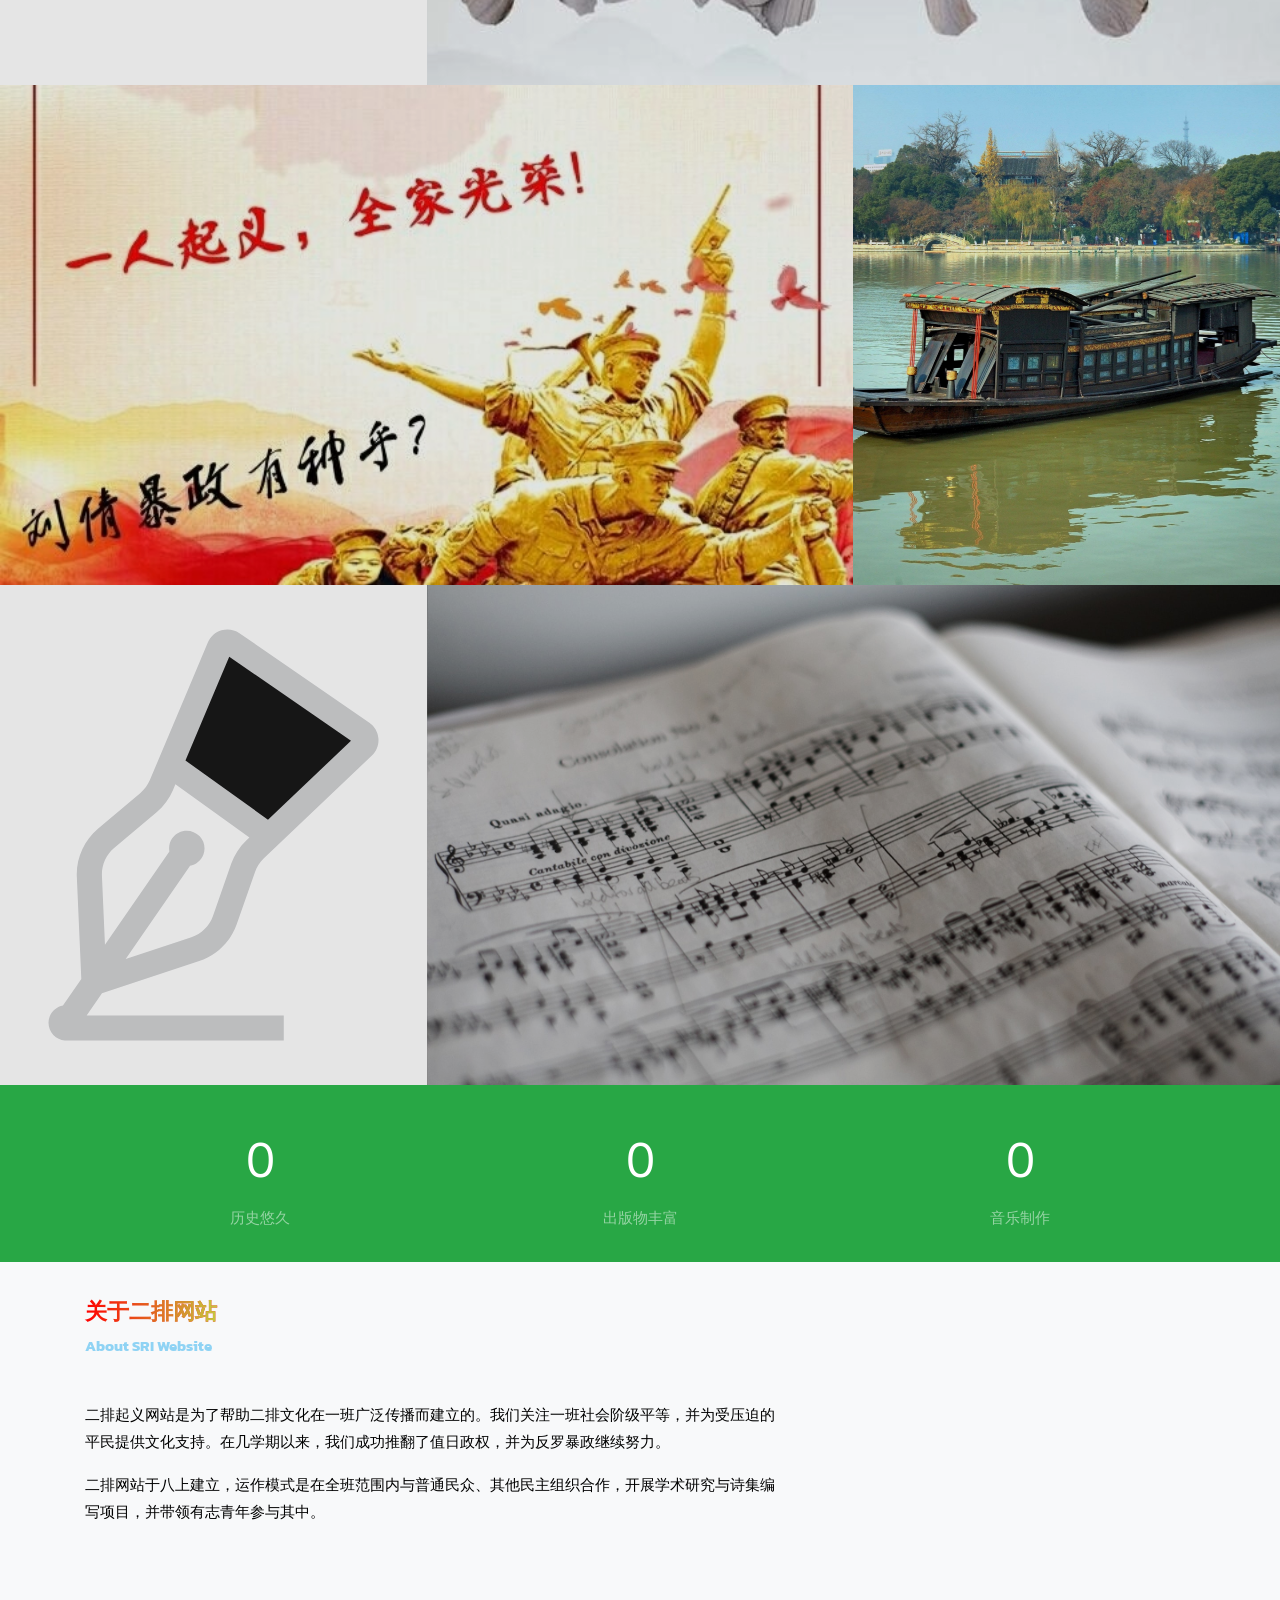
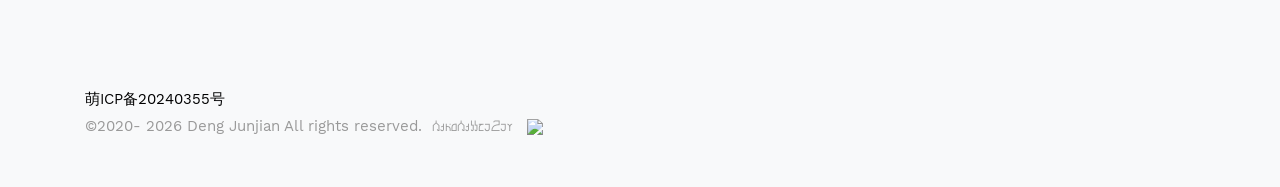
==== commit 23c5a8f2: "删除netlify徽章" ====
--- a/index.html
+++ b/index.html
@@ -246,10 +246,6 @@
               <img style="display: inline-block; vertical-align: middle"
                 src="https://img.shields.io/github/last-commit/duck-deng/SRI-uniWebsite?label=%E6%9C%80%E8%BF%91%E6%9B%B4%E6%96%B0&style=flat-square">
             </a>
-            <a href="https://app.netlify.com/sites/sri-uniwebsite/deploys" target="_blank">
-              <img style="display: inline-block; vertical-align: middle"
-                src="https://api.netlify.com/api/v1/badges/c4ecfd87-7299-42b3-a757-f107df444d4d/deploy-status">
-            </a>
           </p>
         </div>
       </div>
